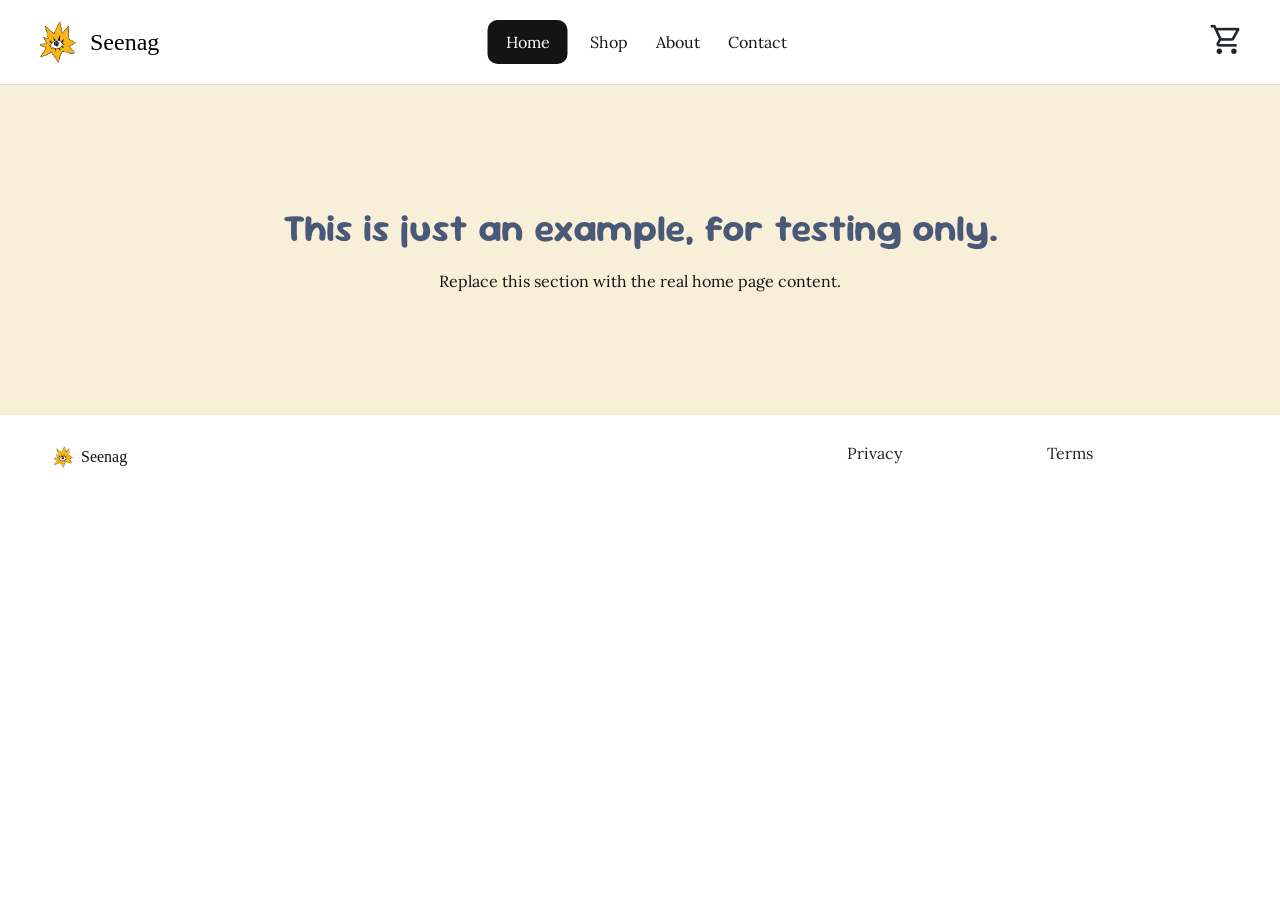
==== index.html @ 2a70bcef "Update index.html" ====
<!DOCTYPE html>
<html lang="en">

<head>
    <meta charset="utf-8">
    <meta content="width=device-width, initial-scale=1.0" name="viewport">
    <meta content="Seenag Signature Essentials. Three everyday t-shirts made for comfort, fit, and quality." name="description">

    <title>Home</title>

    <link href="data:image/svg+xml,%3Csvg xmlns='http://www.w3.org/2000/svg' viewBox='0 0 24 24'%3E%3Cpolygon points='12,2 15,9 22,9 17,14 19,21 12,17 5,21 7,14 2,9 9,9' fill='%23F9B716'/%3E%3C/svg%3E" rel="icon" type="image/svg+xml">

    <link href="https://fonts.googleapis.com" rel="preconnect">
    <link crossorigin="" href="https://fonts.gstatic.com" rel="preconnect">
    <link href="https://fonts.googleapis.com/css2?family=Lora:ital,wght@0,400;0,500;0,600;1,400&amp;family=Sour+Gummy:ital,wght@0,400;0,600;0,700;0,800;1,400;1,600;1,800&amp;display=swap" rel="stylesheet">

    <link href="https://fonts.googleapis.com/css2?family=Libre+Caslon+Condensed:ital,wght@0,400;0,500&amp;family=Inter:wght@400;500;600&amp;display=swap" rel="stylesheet">

    <link crossorigin="anonymous" href="https://cdn.jsdelivr.net/npm/bootstrap@5.3.3/dist/css/bootstrap.min.css" integrity="sha384-QWTKZyjpPEjISv5WaRU9OFeRpok6YctnYmDr5pNlyT2bRjXh0JMhjY6hW+ALEwIH" rel="stylesheet">

    <link href="https://fonts.googleapis.com/css2?family=Material+Symbols+Outlined" rel="stylesheet">

    <link href="css/home.css" rel="stylesheet">

</head>

<body>

    <a class="skip-link" href="#main-content">Skip to main content</a>

    <header>
        <nav class="navbar border-bottom px-4 py-3" aria-label="Main navigation">
            <div class="container-fluid">

                <span class="navbar-brand brand fs-4">
                    <img src="images/seenag-logo.png" alt="Seenag logo" style="height:42px; vertical-align:-13px; margin-right:6px;">
                    Seenag
                
                </span>

                <div class="nav-links d-flex gap-3 align-items-center">
                    <a href="index.html" class="nav-link-custom nav-pill" aria-current="page">Home</a>
                    <a href="shop.html" class="nav-link-custom">Shop</a>
                    <a href="about.html" class="nav-link-custom">About</a>
                    <a href="contact.html" class="nav-link-custom">Contact</a>
                
                </div>

                <a href="cart.html" class="text-dark text-decoration-none" aria-label="View cart">
                    <span class="material-symbols-outlined">shopping_cart</span>
                
                </a>
            
            </div>
        
        </nav>
    
    </header>

    <main id="main-content" tabindex="-1">

        <section class="test-section text-center">
            <div class="container">
                <h1>This is just an example, for testing only.</h1>
                <p class="mt-3 mb-0">Replace this section with the real home page content.</p>
            
            </div>
        
        </section>

    </main>

    <footer class="site-footer bg-white">
        <div class="footer-inner">

            <a class="footer-brand text-reset text-decoration-none text-nowrap" href="index.html">
                <img class="footer-logo object-fit-contain" src="images/seenag-logo.png" alt="Seenag logo">
                <span>Seenag</span>

            </a>

            <a class="footer-link text-decoration-none text-dark" href="privacy.html">Privacy</a>
            <a class="footer-link text-decoration-none text-dark" href="terms.html">Terms</a>

        </div>

    </footer>

    <script crossorigin="anonymous" integrity="sha384-YvpcrYf0tY3lHB60NNkmXc5s9fDVZLESaAA55NDzOxhy9GkcIdslK1eN7N6jIeHz" src="https://cdn.jsdelivr.net/npm/bootstrap@5.3.3/dist/js/bootstrap.bundle.min.js"></script>

    <script src="js/home.js"></script>

</body>

</html>
---- css/home.css ----
:root {
  --brand-olive: #859A62;
  --brand-berry: #E44A78;
  --brand-butter: #FAEB92;
  --brand-cream: #F8EFD9;
  --brand-navy: #4B5979;
  --brand-amber: #F9B716;
  --brand-rose: #F69BB6;
  --brand-sky: #AFD1EF;
  --brand-gray: #D9D9D9;
  --brand-berry-dark: #A31846;

}

body {
  font-family: 'Lora', serif;
  color: #111111;
  background-color: #ffffff;
  -webkit-font-smoothing: antialiased;
  font-size: 1rem;
  line-height: 1.75;

}

::selection {
  background-color: var(--brand-butter);
  color: #111111;

}

.skip-link {
  position: absolute;
  top: -60px;
  left: 16px;
  background: #111111;
  color: #ffffff;
  padding: 12px 18px;
  z-index: 9999;
  font-size: 1rem;
  font-weight: 600;
  text-decoration: none;
  border-radius: 4px;
  transition: top 0.2s ease;

}

.skip-link:focus {
  top: 16px;
  outline: 3px solid var(--brand-amber);
  outline-offset: 2px;

}

a:focus-visible,
button:focus-visible,
[tabindex="0"]:focus-visible,
.nav-link-custom:focus-visible,
.footer-link:focus-visible {
  outline: 3px solid #1a2233 !important;
  outline-offset: 3px !important;

}

.font-sour-gummy {
  font-family: 'Sour Gummy', cursive, sans-serif;

}

.font-lora {
  font-family: 'Lora', serif;

}

header {
  line-height: 1.5;

}

.brand {
  font-family: 'Libre Caslon Condensed', serif;
  font-weight: 500;

}

.material-symbols-outlined {
  font-size: 35px;

}

.navbar .container-fluid {
  position: relative;

}

.nav-links {
  position: absolute;
  left: 50%;
  transform: translateX(-50%);

}

@media (max-width: 767px) {
  .nav-links {
    position: static;
    transform: none;

  }

}

.nav-link-custom {
  font-family: 'Lora', serif;
  color: #141414;
  text-decoration: none;
  display: inline-flex;
  align-items: center;
  min-height: 44px;
  padding: 0 6px;

}

.nav-link-custom:hover {
  text-decoration: underline;

}

.nav-pill {
  background: #141414;
  color: #fff;
  border-radius: 10px;
  padding: 0 18px;

}

.nav-pill:hover {
  color: #fff;

}

/* Temporary test content (remove when the real home page is built) */
.test-section {
  padding: 120px 0;
  background-color: var(--brand-cream);

}

.test-section h1 {
  font-family: 'Sour Gummy', cursive, sans-serif;
  font-size: 2.375rem;
  font-weight: 700;
  color: var(--brand-navy);

}

footer {
  line-height: 1.5;

}

.site-footer {
  min-height: 117px;
  padding: 16px 0;

}

.footer-inner {
  display: grid;
  grid-template-columns: 66.2% 15.6% auto;
  align-items: start;

}

.footer-brand {
  display: inline-flex;
  align-items: center;
  gap: 7px;
  padding-left: 52px;
  margin-top: 4px;
  font-family: 'Libre Caslon Condensed', serif;
  font-size: 1rem;
  min-height: 44px;
  justify-self: start;

}

.footer-logo {
  width: 22px;
  height: 22px;

}

.footer-link {
  font-family: 'Lora', serif;
  font-size: 1rem;
  line-height: 22px;
  display: inline-flex;
  align-items: center;
  min-height: 44px;
  justify-self: start;

}

@media (max-width: 575px) {
  .footer-inner {
    display: flex;
    justify-content: space-between;
    padding-right: 24px;

  }
  .footer-brand {
    padding-left: 24px;
    margin-right: auto;

  }
  .footer-link {
    margin-left: 24px;

  }

}

@media (prefers-reduced-motion: reduce) {
  *, ::before, ::after {
    animation-duration: 0.01ms !important;
    animation-iteration-count: 1 !important;
    transition-duration: 0.01ms !important;
    scroll-behavior: auto !important;
  }
}
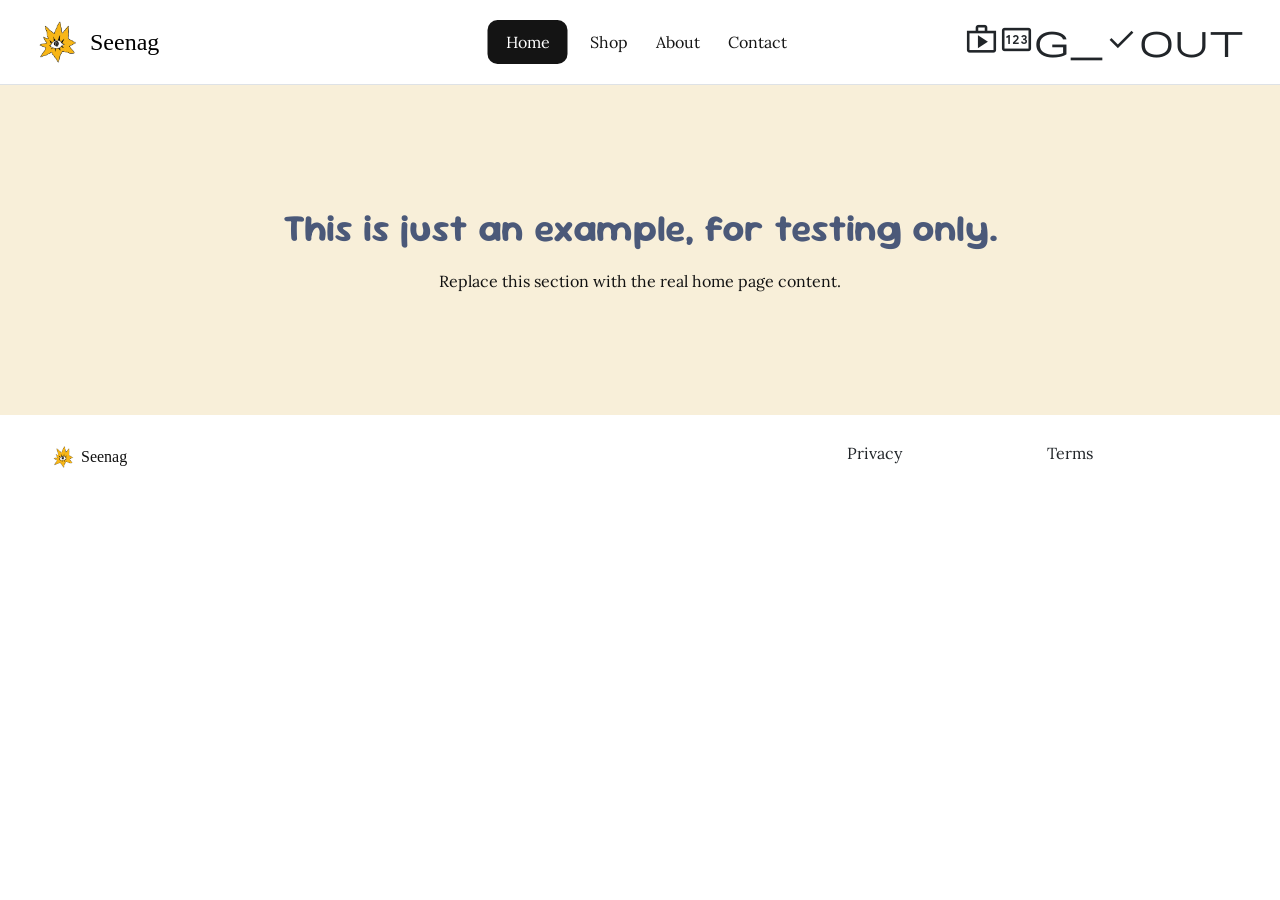
==== commit 220374a7: "Update index.html" ====
--- a/index.html
+++ b/index.html
@@ -46,8 +46,8 @@
                 
                 </div>
 
-                <a href="cart.html" class="text-dark text-decoration-none" aria-label="View cart">
-                    <span class="material-symbols-outlined">shopping_cart</span>
+                <a href="checkout.html" class="text-dark text-decoration-none" aria-label="View checkout">
+                    <span class="material-symbols-outlined">shopping_checkout</span>
                 
                 </a>
             
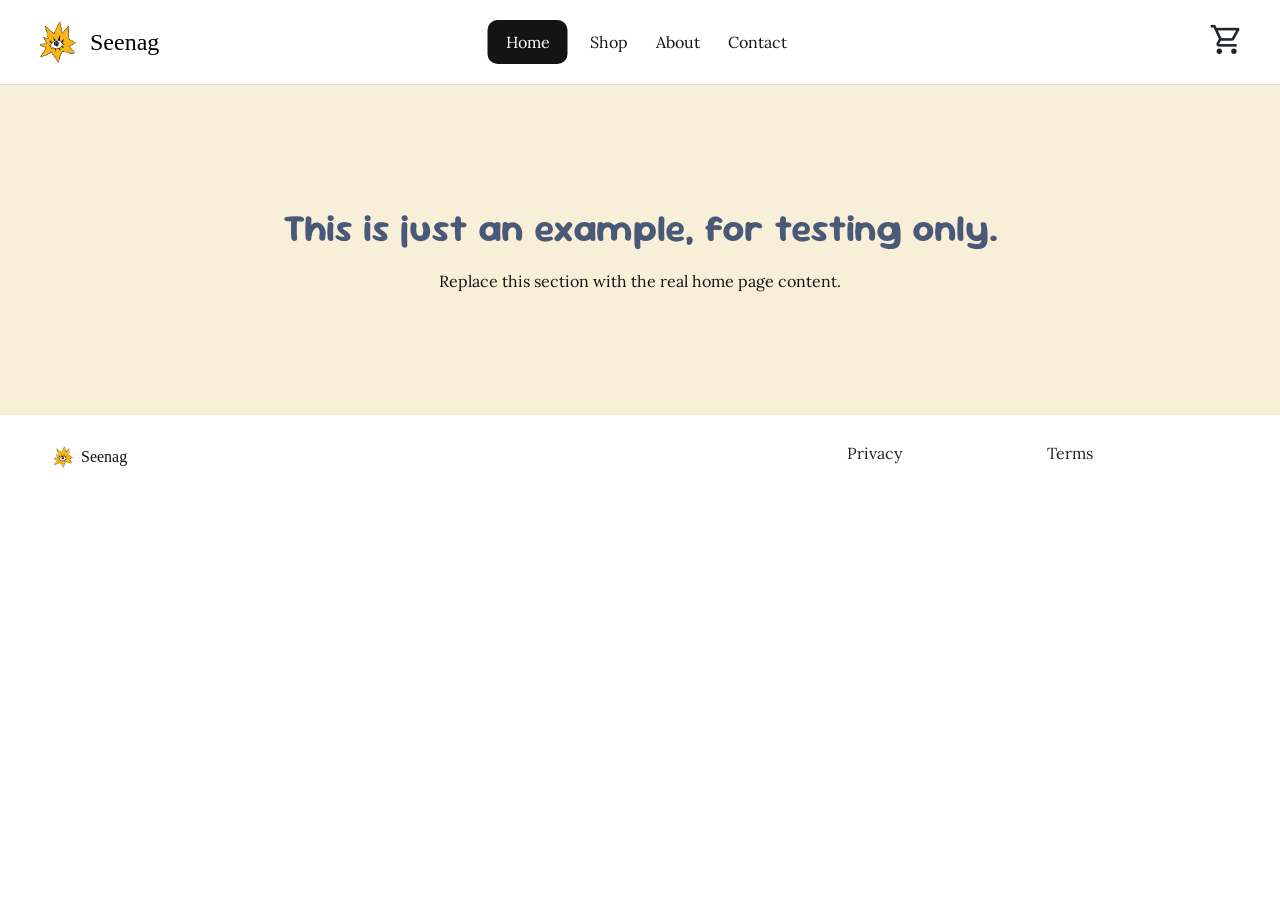
==== commit 3ee40a0a: "Update index.html" ====
--- a/index.html
+++ b/index.html
@@ -47,7 +47,7 @@
                 </div>
 
                 <a href="checkout.html" class="text-dark text-decoration-none" aria-label="View checkout">
-                    <span class="material-symbols-outlined">shopping_checkout</span>
+                    <span class="material-symbols-outlined">shopping_cart</span>
                 
                 </a>
             
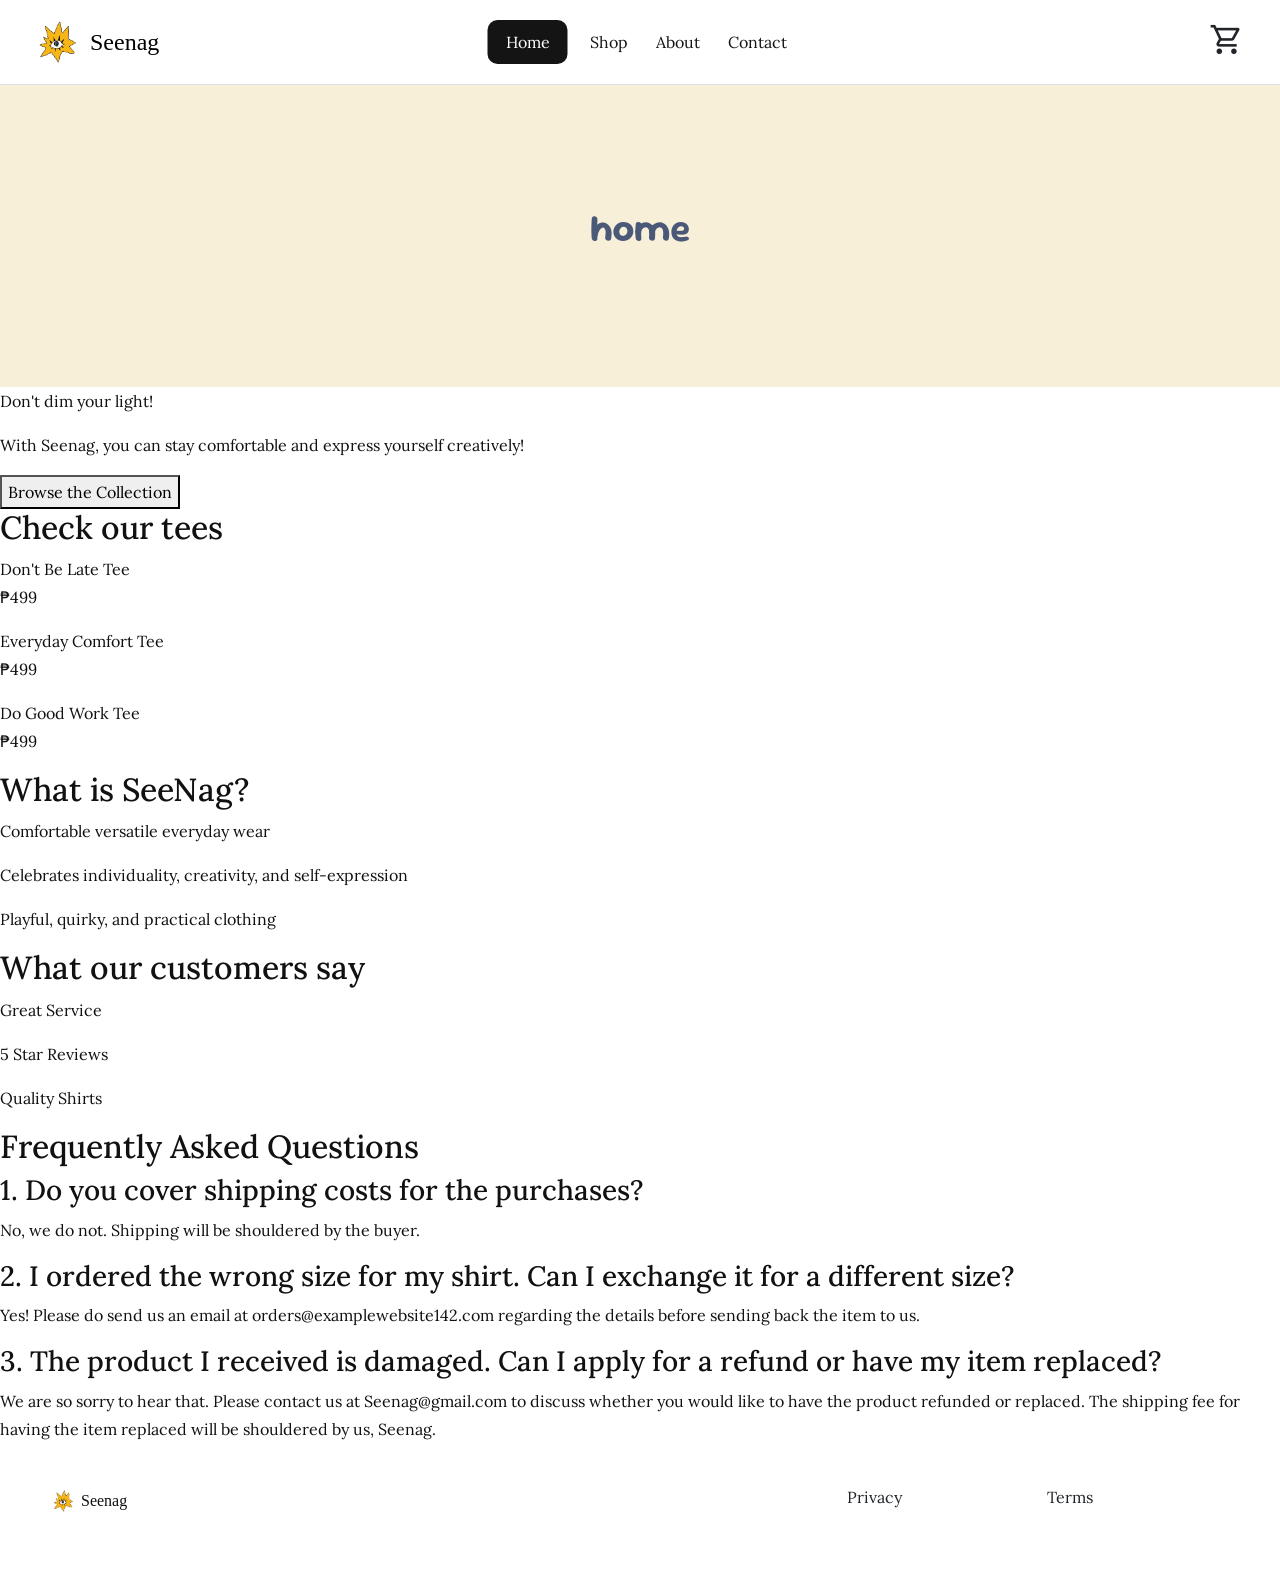
==== commit d065a6e4: "Revise index.html with new content and structure Updated the home page content with new sections, in" ====
--- a/index.html
+++ b/index.html
@@ -61,12 +61,52 @@
 
         <section class="test-section text-center">
             <div class="container">
-                <h1>This is just an example, for testing only.</h1>
-                <p class="mt-3 mb-0">Replace this section with the real home page content.</p>
+                <h1>home</h1>
+                <p class="mt-3 mb-0"></p>
             
             </div>
         
         </section>
+
+    <p>Don't dim your light!</p>
+    <p>With Seenag, you can stay comfortable and express yourself creatively!</p>
+
+    <button>Browse the Collection</button>
+
+    <h2>Check our tees</h2>
+    <!-- add the images-->
+
+
+        <p>Don't Be Late Tee
+        <br>₱499</p>
+
+        <p>Everyday Comfort Tee
+        <br>₱499</p>
+        
+        <p>Do Good Work Tee
+        <br>₱499</p>
+
+    <h2>What is SeeNag?</h2>
+        <p>Comfortable versatile everyday wear</p>
+        <p>Celebrates individuality, creativity, and self-expression</p>
+        <p>Playful, quirky, and practical clothing</p>
+
+    <h2>What our customers say</h2>
+        <p>Great Service</p>
+        <p>5 Star Reviews</p>
+        <p>Quality Shirts</p>
+
+    <h2>Frequently Asked Questions</h2>
+        <h3>1. Do you cover shipping costs for the purchases?</h3>
+            <p>No, we do not. Shipping will be shouldered by the buyer.</p>
+
+        <h3>2. I ordered the wrong size for my shirt. Can I exchange it for a different size?</h3>
+            <p>Yes! Please do send us an email at orders@examplewebsite142.com regarding the details before sending back the item to us.</p>
+
+        <h3>3. The product I received is damaged. Can I apply for a refund or have my item replaced?</h3>
+            <p>We are so sorry to hear that. Please contact us at Seenag@gmail.com to discuss whether you would like to have the product refunded or replaced. The shipping fee for having the item replaced will be shouldered by us, Seenag.</p>
+
+        
 
     </main>
 
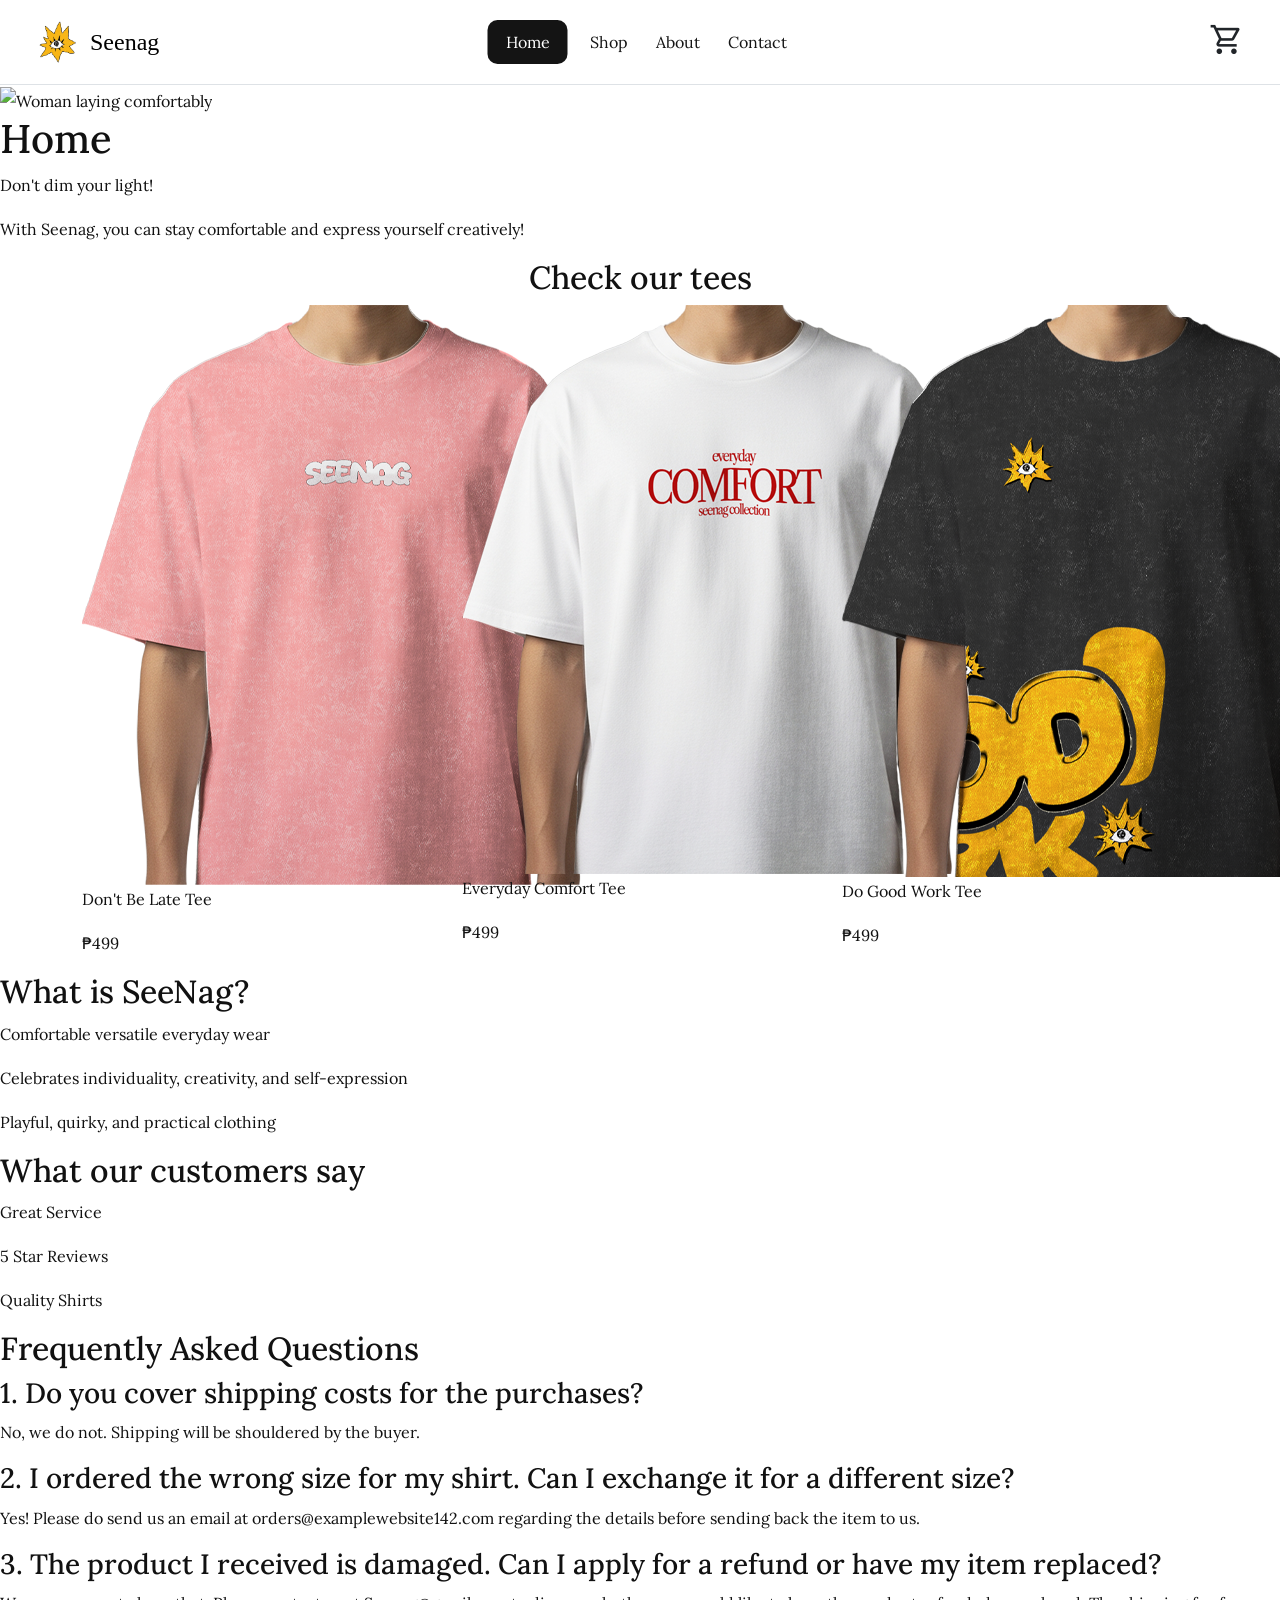
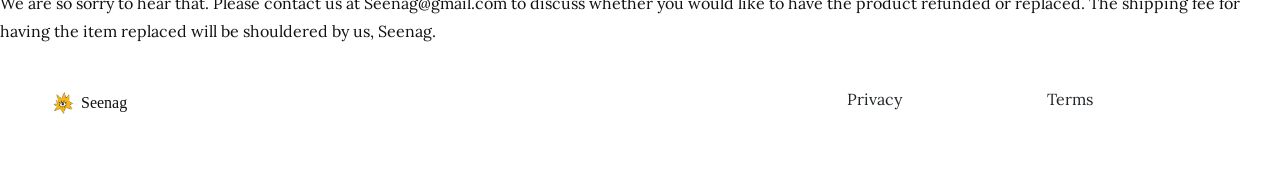
==== commit 25458176: "Refactor index.html structure and content" ====
--- a/index.html
+++ b/index.html
@@ -3,25 +3,26 @@
 
 <head>
     <meta charset="utf-8">
-    <meta content="width=device-width, initial-scale=1.0" name="viewport">
-    <meta content="Seenag Signature Essentials. Three everyday t-shirts made for comfort, fit, and quality." name="description">
+    <meta name="viewport" content="width=device-width, initial-scale=1.0">
+    <meta name="description" content="Seenag Signature Essentials. Three everyday t-shirts made for comfort, fit, and quality.">
 
     <title>Home</title>
 
-    <link href="data:image/svg+xml,%3Csvg xmlns='http://www.w3.org/2000/svg' viewBox='0 0 24 24'%3E%3Cpolygon points='12,2 15,9 22,9 17,14 19,21 12,17 5,21 7,14 2,9 9,9' fill='%23F9B716'/%3E%3C/svg%3E" rel="icon" type="image/svg+xml">
+    <link rel="icon" type="image/svg+xml" href="data:image/svg+xml,%3Csvg xmlns='http://www.w3.org/2000/svg' viewBox='0 0 24 24'%3E%3Cpolygon points='12,2 15,9 22,9 17,14 19,21 12,17 5,21 7,14 2,9 9,9' fill='%23F9B716'/%3E%3C/svg%3E">
 
-    <link href="https://fonts.googleapis.com" rel="preconnect">
-    <link crossorigin="" href="https://fonts.gstatic.com" rel="preconnect">
-    <link href="https://fonts.googleapis.com/css2?family=Lora:ital,wght@0,400;0,500;0,600;1,400&amp;family=Sour+Gummy:ital,wght@0,400;0,600;0,700;0,800;1,400;1,600;1,800&amp;display=swap" rel="stylesheet">
+    <!-- Google Fonts -->
+    <link rel="preconnect" href="https://fonts.googleapis.com">
+    <link rel="preconnect" href="https://fonts.gstatic.com" crossorigin>
+    <link href="https://fonts.googleapis.com/css2?family=Inter:wght@400;500;600&family=Libre+Caslon+Condensed:ital,wght@0,400;0,500&family=Lora:ital,wght@0,400;0,500;0,600;0,700;1,400&family=Sour+Gummy:ital,wght@0,400;0,600;0,700;0,800;1,400;1,600;1,800&display=swap" rel="stylesheet">
 
-    <link href="https://fonts.googleapis.com/css2?family=Libre+Caslon+Condensed:ital,wght@0,400;0,500&amp;family=Inter:wght@400;500;600&amp;display=swap" rel="stylesheet">
-
-    <link crossorigin="anonymous" href="https://cdn.jsdelivr.net/npm/bootstrap@5.3.3/dist/css/bootstrap.min.css" integrity="sha384-QWTKZyjpPEjISv5WaRU9OFeRpok6YctnYmDr5pNlyT2bRjXh0JMhjY6hW+ALEwIH" rel="stylesheet">
-
+    <!-- Icons -->
     <link href="https://fonts.googleapis.com/css2?family=Material+Symbols+Outlined" rel="stylesheet">
 
-    <link href="css/home.css" rel="stylesheet">
+    <!-- Bootstrap -->
+    <link rel="stylesheet" href="https://cdn.jsdelivr.net/npm/bootstrap@5.3.3/dist/css/bootstrap.min.css" integrity="sha384-QWTKZyjpPEjISv5WaRU9OFeRpok6YctnYmDr5pNlyT2bRjXh0JMhjY6hW+ALEwIH" crossorigin="anonymous">
 
+    <!-- Styles -->
+    <link rel="stylesheet" href="css/home.css">
 </head>
 
 <body>
@@ -59,32 +60,40 @@
 
     <main id="main-content" tabindex="-1">
 
-        <section class="test-section text-center">
-            <div class="container">
-                <h1>home</h1>
-                <p class="mt-3 mb-0"></p>
-            
-            </div>
-        
-        </section>
-
-    <p>Don't dim your light!</p>
-    <p>With Seenag, you can stay comfortable and express yourself creatively!</p>
-
-    <button>Browse the Collection</button>
-
-    <h2>Check our tees</h2>
-    <!-- add the images-->
+        <section class="hero-section" data-purpose="hero-banner">
+            <img alt="Woman laying comfortably" class="hero-img" src="images/homepageheadingsection.png"/>
+            <div class="hero-overlay"></div>
+            <h1 class="hero-title">Home</h1>
+            <p class="text-start">Don't dim your light!</p>
+            <p>With Seenag, you can stay comfortable and express yourself creatively!</p>
+          </section>
 
 
-        <p>Don't Be Late Tee
-        <br>₱499</p>
+    <h2 class="text-center">Check our tees</h2>
 
-        <p>Everyday Comfort Tee
-        <br>₱499</p>
-        
-        <p>Do Good Work Tee
-        <br>₱499</p>
+        <div class="container">
+        <div class="row">
+
+            <div class="col-md-4 tee">
+                    <img src="images/dontbelate-front.png" alt="Pink Don't Be Late tee worn by a model">
+                    <p class="tee-title">Don't Be Late Tee</p>
+                    <p class="tee-price">₱499</p>
+                </div>
+
+                <div class="col-md-4 tee">
+                    <img src="images/everydaycomfort-front.png" alt="White Everyday Comfort tee worn by a model">
+                    <p class="tee-title">Everyday Comfort Tee</p>
+                    <p class="tee-price">₱499</p>
+                </div>
+
+                <div class="col-md-4 tee">
+                    <img src="images/dogoodwork-front.png" alt="Black Do Good Work tee worn by a model">
+                    <p class="tee-title">Do Good Work Tee</p>
+                    <p class="tee-price">₱499</p>
+            </div>
+
+        </div>
+    </div>
 
     <h2>What is SeeNag?</h2>
         <p>Comfortable versatile everyday wear</p>
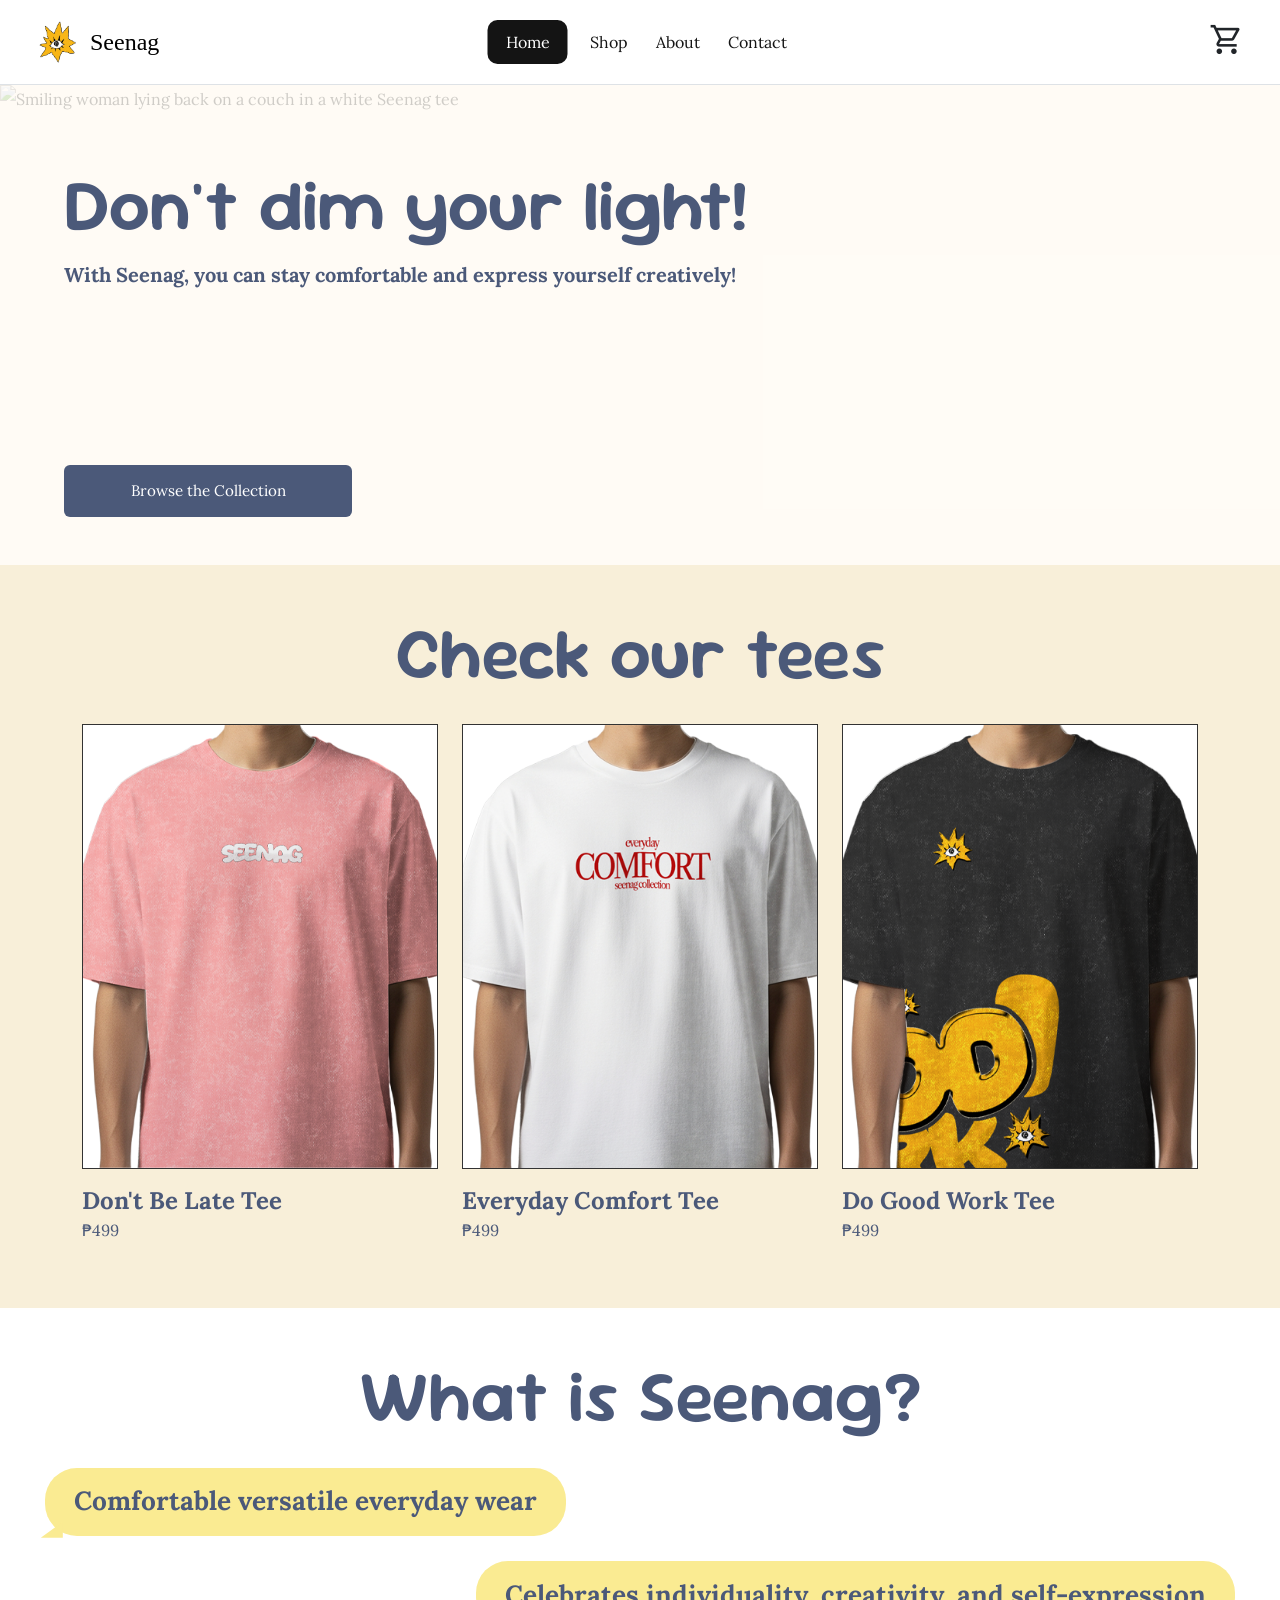
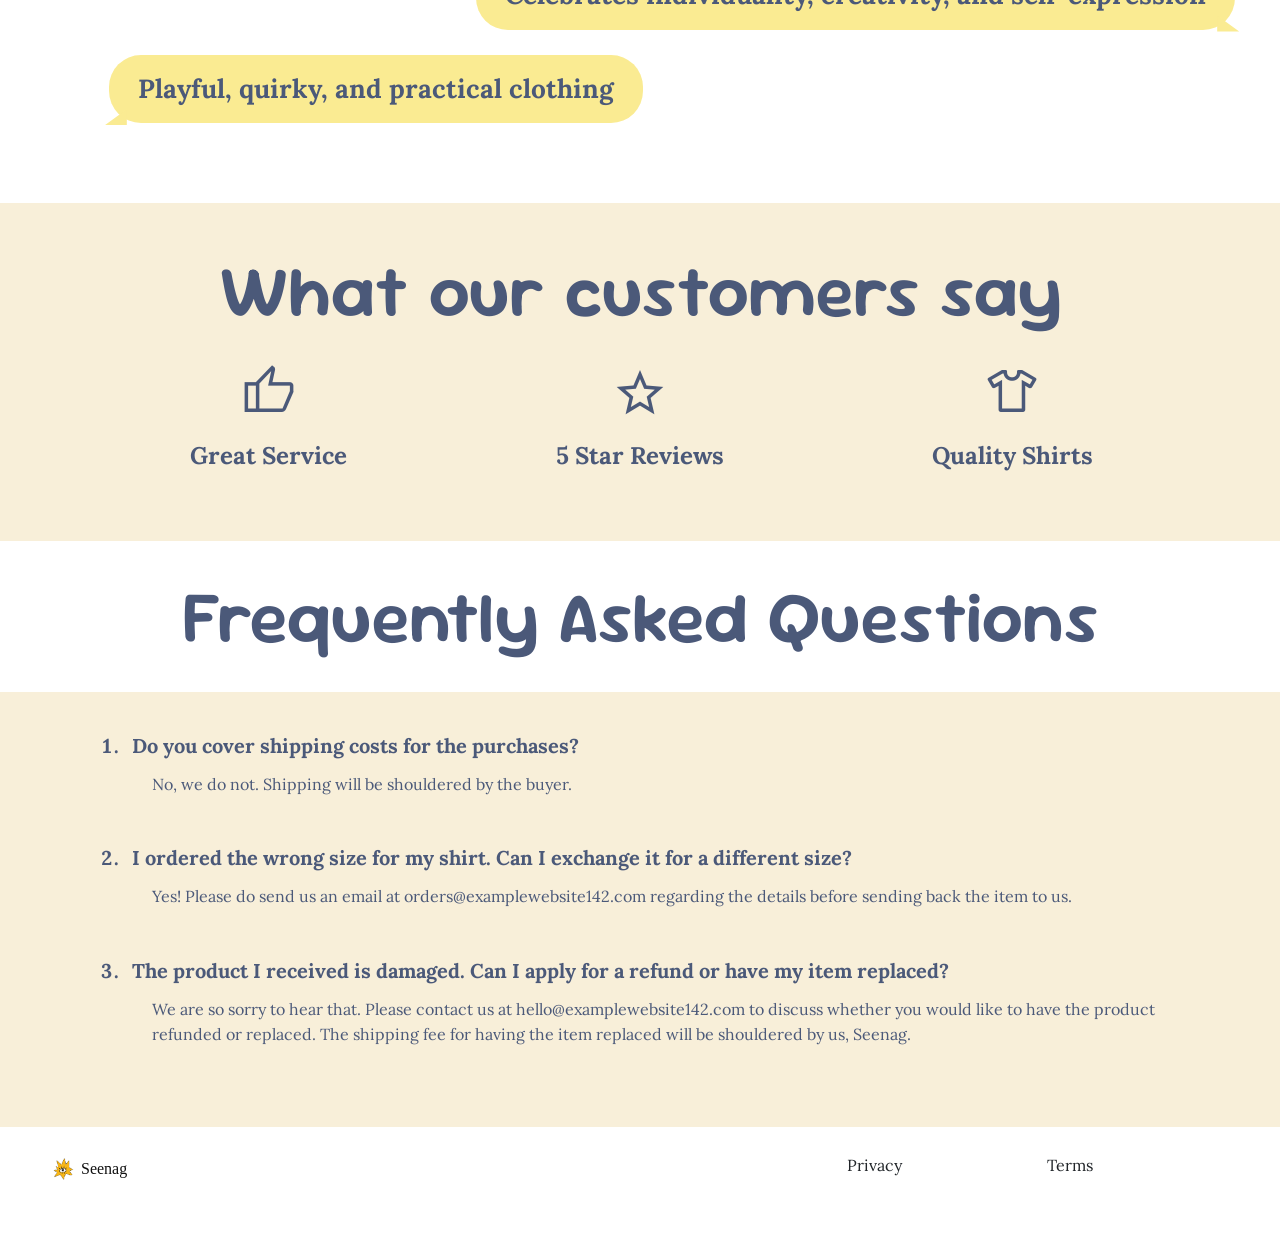
==== commit 7b62126b: "Bring homepage and privacy terms into main" ====
--- a/index.html
+++ b/index.html
@@ -25,7 +25,7 @@
     <link rel="stylesheet" href="css/home.css">
 </head>
 
-<body>
+<body class="min-vh-100 d-flex flex-column">
 
     <a class="skip-link" href="#main-content">Skip to main content</a>
 
@@ -58,64 +58,133 @@
     
     </header>
 
-    <main id="main-content" tabindex="-1">
+    <main id="main-content" class="flex-grow-1" tabindex="-1">
 
         <section class="hero-section" data-purpose="hero-banner">
-            <img alt="Woman laying comfortably" class="hero-img" src="images/homepageheadingsection.png"/>
-            <div class="hero-overlay"></div>
-            <h1 class="hero-title">Home</h1>
-            <p class="text-start">Don't dim your light!</p>
-            <p>With Seenag, you can stay comfortable and express yourself creatively!</p>
-          </section>
-
-
-    <h2 class="text-center">Check our tees</h2>
-
-        <div class="container">
-        <div class="row">
-
-            <div class="col-md-4 tee">
-                    <img src="images/dontbelate-front.png" alt="Pink Don't Be Late tee worn by a model">
-                    <p class="tee-title">Don't Be Late Tee</p>
-                    <p class="tee-price">₱499</p>
+            <img class="hero-img" src="images/homepageheadingsection.png" alt="Smiling woman lying back on a couch in a white Seenag tee">
+
+            <div class="hero-overlay" aria-hidden="true"></div>
+
+            <h1 class="visually-hidden">Seenag | Home</h1>
+
+            <div class="hero-content">
+
+                <div>
+                    <p class="hero-title">Don't dim your light!</p>
+                    <p class="hero-subtitle">With Seenag, you can stay comfortable and express yourself creatively!</p>
                 </div>
 
-                <div class="col-md-4 tee">
-                    <img src="images/everydaycomfort-front.png" alt="White Everyday Comfort tee worn by a model">
-                    <p class="tee-title">Everyday Comfort Tee</p>
-                    <p class="tee-price">₱499</p>
+                <a href="shop.html" class="btn-browse">Browse the Collection</a>
+            </div>
+
+        </section>
+
+        <section class="tees-section" aria-labelledby="tees-title">
+            <div class="container">
+
+                <h2 id="tees-title" class="section-title">Check our tees</h2>
+
+                <div class="row">
+
+                    <div class="col-md-4 tee">
+
+                        <a class="d-block text-decoration-none" href="dontbelate.html" aria-labelledby="dontbelate-tee-title">
+                            <img src="images/dontbelate-front.png" alt="Pink Don't Be Late tee worn by a model">
+                            <p id="dontbelate-tee-title" class="tee-title">Don't Be Late Tee</p>
+                        </a>
+                        <p class="tee-price">₱499</p>
+
+                    </div>
+
+                    <div class="col-md-4 tee">
+
+                        <a class="d-block text-decoration-none" href="everydaycomfort.html" aria-labelledby="everydaycomfort-tee-title">
+                            <img src="images/everydaycomfort-front.png" alt="White Everyday Comfort tee worn by a model">
+                            <p id="everydaycomfort-tee-title" class="tee-title">Everyday Comfort Tee</p>
+                        </a>
+                        <p class="tee-price">₱499</p>
+
+                    </div>
+
+                    <div class="col-md-4 tee">
+
+                        <a class="d-block text-decoration-none" href="dogoodwork.html" aria-labelledby="dogoodwork-tee-title">
+                            <img src="images/dogoodwork-front.png" alt="Black Do Good Work tee worn by a model">
+                            <p id="dogoodwork-tee-title" class="tee-title">Do Good Work Tee</p>
+                        </a>
+                        <p class="tee-price">₱499</p>
+
+                    </div>
+
                 </div>
 
-                <div class="col-md-4 tee">
-                    <img src="images/dogoodwork-front.png" alt="Black Do Good Work tee worn by a model">
-                    <p class="tee-title">Do Good Work Tee</p>
-                    <p class="tee-price">₱499</p>
-            </div>
-
-        </div>
-    </div>
-
-    <h2>What is SeeNag?</h2>
-        <p>Comfortable versatile everyday wear</p>
-        <p>Celebrates individuality, creativity, and self-expression</p>
-        <p>Playful, quirky, and practical clothing</p>
-
-    <h2>What our customers say</h2>
-        <p>Great Service</p>
-        <p>5 Star Reviews</p>
-        <p>Quality Shirts</p>
-
-    <h2>Frequently Asked Questions</h2>
-        <h3>1. Do you cover shipping costs for the purchases?</h3>
-            <p>No, we do not. Shipping will be shouldered by the buyer.</p>
-
-        <h3>2. I ordered the wrong size for my shirt. Can I exchange it for a different size?</h3>
-            <p>Yes! Please do send us an email at orders@examplewebsite142.com regarding the details before sending back the item to us.</p>
-
-        <h3>3. The product I received is damaged. Can I apply for a refund or have my item replaced?</h3>
-            <p>We are so sorry to hear that. Please contact us at Seenag@gmail.com to discuss whether you would like to have the product refunded or replaced. The shipping fee for having the item replaced will be shouldered by us, Seenag.</p>
-
-        
+            </div>
+
+        </section>
+
+
+        <section class="about-section" aria-labelledby="about-title">
+
+            <h2 id="about-title" class="section-title">What is Seenag?</h2>
+
+            <ul class="bubbles" role="list">
+                <li class="bubble bubble-left">Comfortable versatile everyday wear</li>
+                <li class="bubble bubble-right">Celebrates individuality, creativity, and self-expression</li>
+                <li class="bubble bubble-left bubble-indent">Playful, quirky, and practical clothing</li>
+            </ul>
+
+        </section>
+
+
+        <section class="reviews-section" aria-labelledby="reviews-title">
+
+            <div class="container">
+                <h2 id="reviews-title" class="section-title">What our customers say</h2>
+                <ul class="row reviews" role="list">
+                    <li class="col-md-4">
+                        <span class="material-symbols-outlined review-icon" aria-hidden="true">thumb_up</span>
+                        <p>Great Service</p>
+                    </li>
+
+                    <li class="col-md-4">
+                        <span class="material-symbols-outlined review-icon" aria-hidden="true">star</span>
+                        <p>5 Star Reviews</p>
+                    </li>
+
+                    <li class="col-md-4">
+                        <span class="material-symbols-outlined review-icon" aria-hidden="true">apparel</span>
+                        <p>Quality Shirts</p>
+                    </li>
+
+                </ul>
+
+            </div>
+
+        </section>
+
+        <section class="faq-section" aria-labelledby="faq-title">
+            <h2 id="faq-title" class="section-title">Frequently Asked Questions</h2>
+            <div class="faq-list">
+                <ol class="faq-inner">
+                    <li>
+                        <h3>Do you cover shipping costs for the purchases?</h3>
+                        <p>No, we do not. Shipping will be shouldered by the buyer.</p>
+                    </li>
+
+                    <li>
+                        <h3>I ordered the wrong size for my shirt. Can I exchange it for a different size?</h3>
+                        <p>Yes! Please do send us an email at orders@examplewebsite142.com regarding the details before sending back the item to us.</p>
+                    </li>
+
+                    <li>
+                        <h3>The product I received is damaged. Can I apply for a refund or have my item replaced?</h3>
+                        <p>We are so sorry to hear that. Please contact us at hello@examplewebsite142.com to discuss whether you would like to have the product refunded or replaced. The shipping fee for having the item replaced will be shouldered by us, Seenag.</p>
+                    </li>
+
+                </ol>
+                
+            </div>
+        </section>
 
     </main>
 
@@ -128,8 +197,8 @@
 
             </a>
 
-            <a class="footer-link text-decoration-none text-dark" href="privacy.html">Privacy</a>
-            <a class="footer-link text-decoration-none text-dark" href="terms.html">Terms</a>
+            <a class="footer-link text-decoration-none text-dark" href="privacyTerms.html#privacy">Privacy</a>
+            <a class="footer-link text-decoration-none text-dark" href="privacyTerms.html#terms">Terms</a>
 
         </div>
 
--- a/css/home.css
+++ b/css/home.css
@@ -9,23 +9,19 @@
   --brand-sky: #AFD1EF;
   --brand-gray: #D9D9D9;
   --brand-berry-dark: #A31846;
-
 }
 
 body {
   font-family: 'Lora', serif;
   color: #111111;
   background-color: #ffffff;
-  -webkit-font-smoothing: antialiased;
   font-size: 1rem;
   line-height: 1.75;
-
 }
 
 ::selection {
   background-color: var(--brand-butter);
   color: #111111;
-
 }
 
 .skip-link {
@@ -41,71 +37,59 @@
   text-decoration: none;
   border-radius: 4px;
   transition: top 0.2s ease;
-
 }
 
 .skip-link:focus {
   top: 16px;
   outline: 3px solid var(--brand-amber);
   outline-offset: 2px;
-
 }
 
 a:focus-visible,
 button:focus-visible,
 [tabindex="0"]:focus-visible,
-.nav-link-custom:focus-visible,
-.footer-link:focus-visible {
+.nav-link-custom:focus-visible {
   outline: 3px solid #1a2233 !important;
   outline-offset: 3px !important;
-
 }
 
 .font-sour-gummy {
   font-family: 'Sour Gummy', cursive, sans-serif;
-
 }
 
 .font-lora {
   font-family: 'Lora', serif;
-
-}
-
+}
+
+/* HEADER / NAVBAR */
 header {
   line-height: 1.5;
-
 }
 
 .brand {
   font-family: 'Libre Caslon Condensed', serif;
   font-weight: 500;
-
 }
 
 .material-symbols-outlined {
   font-size: 35px;
-
 }
 
 .navbar .container-fluid {
   position: relative;
-
 }
 
 .nav-links {
   position: absolute;
   left: 50%;
   transform: translateX(-50%);
-
 }
 
 @media (max-width: 767px) {
   .nav-links {
     position: static;
     transform: none;
-
-  }
-
+  }
 }
 
 .nav-link-custom {
@@ -116,12 +100,10 @@
   align-items: center;
   min-height: 44px;
   padding: 0 6px;
-
 }
 
 .nav-link-custom:hover {
   text-decoration: underline;
-
 }
 
 .nav-pill {
@@ -129,48 +111,30 @@
   color: #fff;
   border-radius: 10px;
   padding: 0 18px;
-
 }
 
 .nav-pill:hover {
   color: #fff;
-
-}
-
-/* Temporary test content (remove when the real home page is built) */
-.test-section {
-  padding: 120px 0;
-  background-color: var(--brand-cream);
-
-}
-
-.test-section h1 {
-  font-family: 'Sour Gummy', cursive, sans-serif;
-  font-size: 2.375rem;
-  font-weight: 700;
-  color: var(--brand-navy);
-
-}
-
-footer {
+}
+
+/* FOOTER */
+.site-footer {
+  background-color: #fff;
   line-height: 1.5;
-
-}
-
-.site-footer {
   min-height: 117px;
   padding: 16px 0;
-
 }
 
 .footer-inner {
   display: grid;
   grid-template-columns: 66.2% 15.6% auto;
   align-items: start;
-
 }
 
 .footer-brand {
+  color: inherit;
+  text-decoration: none;
+  white-space: nowrap;
   display: inline-flex;
   align-items: center;
   gap: 7px;
@@ -180,16 +144,21 @@
   font-size: 1rem;
   min-height: 44px;
   justify-self: start;
-
+}
+
+.footer-brand span {
+  font-family: inherit;
 }
 
 .footer-logo {
+  object-fit: contain;
   width: 22px;
   height: 22px;
-
 }
 
 .footer-link {
+  color: #212529;
+  text-decoration: none;
   font-family: 'Lora', serif;
   font-size: 1rem;
   line-height: 22px;
@@ -197,7 +166,11 @@
   align-items: center;
   min-height: 44px;
   justify-self: start;
-
+}
+
+.site-footer a:focus-visible {
+  outline: 3px solid #1a2233;
+  outline-offset: 3px;
 }
 
 @media (max-width: 575px) {
@@ -205,18 +178,278 @@
     display: flex;
     justify-content: space-between;
     padding-right: 24px;
-
   }
   .footer-brand {
     padding-left: 24px;
     margin-right: auto;
-
   }
   .footer-link {
     margin-left: 24px;
-
-  }
-
+  }
+}
+
+/* SHARED SECTION HEADING */
+.section-title {
+  font-family: 'Sour Gummy', cursive, sans-serif;
+  font-weight: 600;
+  font-size: clamp(2.25rem, 6vw, 4.5rem);
+  line-height: 1.1;
+  color: var(--brand-navy);
+  text-align: center;
+  margin: 0 0 2rem;
+}
+
+/* HERO */
+.hero-section {
+  position: relative;
+  overflow: hidden;
+  background-color: #fffcf6;
+}
+
+.hero-img {
+  position: absolute;
+  inset: 0;
+  width: 100%;
+  height: 100%;
+  object-fit: cover;
+  display: block;
+}
+
+/* Light overlay */
+.hero-overlay {
+  position: absolute;
+  inset: 0;
+  background: rgba(255, 252, 246, 0.8);
+}
+
+.hero-content {
+  position: relative; 
+  min-height: 480px;
+  display: flex;
+  flex-direction: column;
+  justify-content: space-between;
+  align-items: flex-start;
+  padding: 5rem 4rem 3rem;
+}
+
+.hero-title {
+  font-family: 'Sour Gummy', cursive, sans-serif;
+  font-weight: 600;
+  font-size: clamp(2.5rem, 6vw, 4.5rem);
+  line-height: 1.1;
+  color: var(--brand-navy);
+  margin: 0 0 1rem;
+}
+
+.hero-subtitle {
+  font-family: 'Lora', serif;
+  font-weight: 700;
+  font-size: 1.25rem;
+  line-height: 1.5;
+  color: var(--brand-navy);
+  margin: 0;
+}
+
+.btn-browse {
+  display: inline-block;
+  width: min(100%, 18rem);
+  min-height: 44px;
+  padding: 0.9rem 2.5rem;
+  background-color: var(--brand-navy);
+  color: #ffffff;
+  font-family: 'Lora', serif;
+  font-size: 0.95rem;
+  line-height: 1.5;
+  text-align: center;
+  text-decoration: none;
+  border-radius: 6px;
+}
+
+.btn-browse:hover {
+  background-color: #3a4660;
+  color: #ffffff;
+}
+
+/* TEES */
+.tees-section {
+  background-color: var(--brand-cream);
+  padding: 3rem 0 4rem;
+}
+
+.tee img {
+  width: 100%;
+  background-color: #fff;
+  aspect-ratio: 4 / 5;
+  object-fit: cover;
+  display: block;
+  border: 1px solid #333;
+  margin-bottom: 1rem;
+}
+
+.tee-title {
+  font-family: 'Lora', serif;
+  font-weight: 700;
+  font-size: 1.5rem;
+  line-height: 1.3;
+  color: var(--brand-navy);
+  margin: 0;
+}
+
+.tee-price {
+  font-family: 'Lora', serif;
+  font-weight: 400;
+  color: var(--brand-navy);
+  margin: 0;
+}
+
+/* WHAT IS SEENAG - speech bubbles*/
+.about-section {
+  background-color: #ffffff;
+  padding: 3rem 0 5rem;
+}
+
+.bubbles {
+  display: flex;
+  flex-direction: column;
+  gap: clamp(1rem, 2vw, 1.75rem);
+  max-width: 82rem;
+  list-style: none;
+  margin: 0 auto;
+  padding: 0 clamp(1rem, 3.5vw, 3rem);
+}
+
+.bubble {
+  position: relative;
+  max-width: calc(100% - var(--bubble-indent, 0rem));
+  width: fit-content;
+  padding: .6em 1.1em;
+  background-color: var(--brand-butter);
+  color: var(--brand-navy);
+  font-weight: 700;
+  font-size: clamp(1.15rem, 2.05vw, 1.75rem);
+  line-height: 1.4;
+  border-radius: 2rem;
+}
+
+/* little speech-bubble tail */
+.bubble::after {
+  content: "";
+  position: absolute;
+  bottom: -2px;
+  width: 22px;
+  height: 16px;
+  background-color: var(--brand-butter);
+}
+
+.bubble-left {
+  align-self: flex-start;
+}
+
+.bubble-left::after {
+  left: -4px;
+  clip-path: polygon(100% 0, 100% 100%, 0 100%);
+}
+
+.bubble-right {
+  align-self: flex-end;
+}
+
+.bubble-right::after {
+  right: -4px;
+  clip-path: polygon(0 0, 100% 100%, 0 100%);
+}
+
+.bubble-indent {
+  --bubble-indent: clamp(1rem, 5vw, 5rem);
+  margin-left: var(--bubble-indent);
+}
+
+/* REVIEWS */
+.reviews-section {
+  background-color: var(--brand-cream);
+  padding: 3rem 0 4rem;
+}
+
+.reviews {
+  list-style: none;
+  margin: 0;
+  padding: 0;
+  text-align: center;
+}
+
+.review-icon {
+  font-size: 56px; /* overrides the 35px cart size */
+  color: var(--brand-navy);
+  line-height: 1;
+}
+
+.reviews p {
+  margin: 0.5rem 0 0;
+  font-weight: 700;
+  font-size: 1.5rem;
+  color: var(--brand-navy);
+}
+
+/* FAQ */
+.faq-section {
+  background-color: #fff;
+}
+
+.faq-section > .section-title {
+  padding: clamp(1.5rem, 3vw, 2.25rem) 1rem .25rem;
+}
+
+.faq-list {
+  background-color: var(--brand-cream);
+  padding-block: clamp(1.75rem, 3vw, 2.25rem) clamp(3rem, 6.25vw, 5rem);
+}
+
+.faq-inner {
+  display: grid;
+  gap: clamp(1.75rem, 3.5vw, 2.75rem);
+  width: calc(100% - 2 * clamp(1.25rem, 7.3vw, 5.75rem));
+  max-width: 67rem;
+  margin: 0 auto;
+  padding-left: 1.75rem;
+  color: var(--brand-navy);
+}
+
+.faq-inner li::marker,
+.faq-inner h3 {
+  font-size: clamp(1.125rem, 1.6vw, 1.25rem);
+  font-weight: 700;
+}
+
+.faq-inner h3 {
+  line-height: 1.4;
+  margin: 0 0 .75rem;
+}
+
+.faq-inner p {
+  margin: 0;
+  padding-left: clamp(0rem, 1.6vw, 1.25rem);
+  line-height: 1.55;
+  overflow-wrap: anywhere;
+}
+
+/* small screens */
+@media (max-width: 767px) {
+  .hero-content {
+    padding: 3rem 1.5rem 2rem;
+    gap: 2rem;
+  }
+
+  .btn-browse {
+    width: 100%;
+  }
+
+  .tee {
+    margin-bottom: 1rem;
+  }
+
+  .reviews li {
+    margin-bottom: 1.5rem;
+  }
 }
 
 @media (prefers-reduced-motion: reduce) {
@@ -226,4 +459,4 @@
     transition-duration: 0.01ms !important;
     scroll-behavior: auto !important;
   }
-}+}
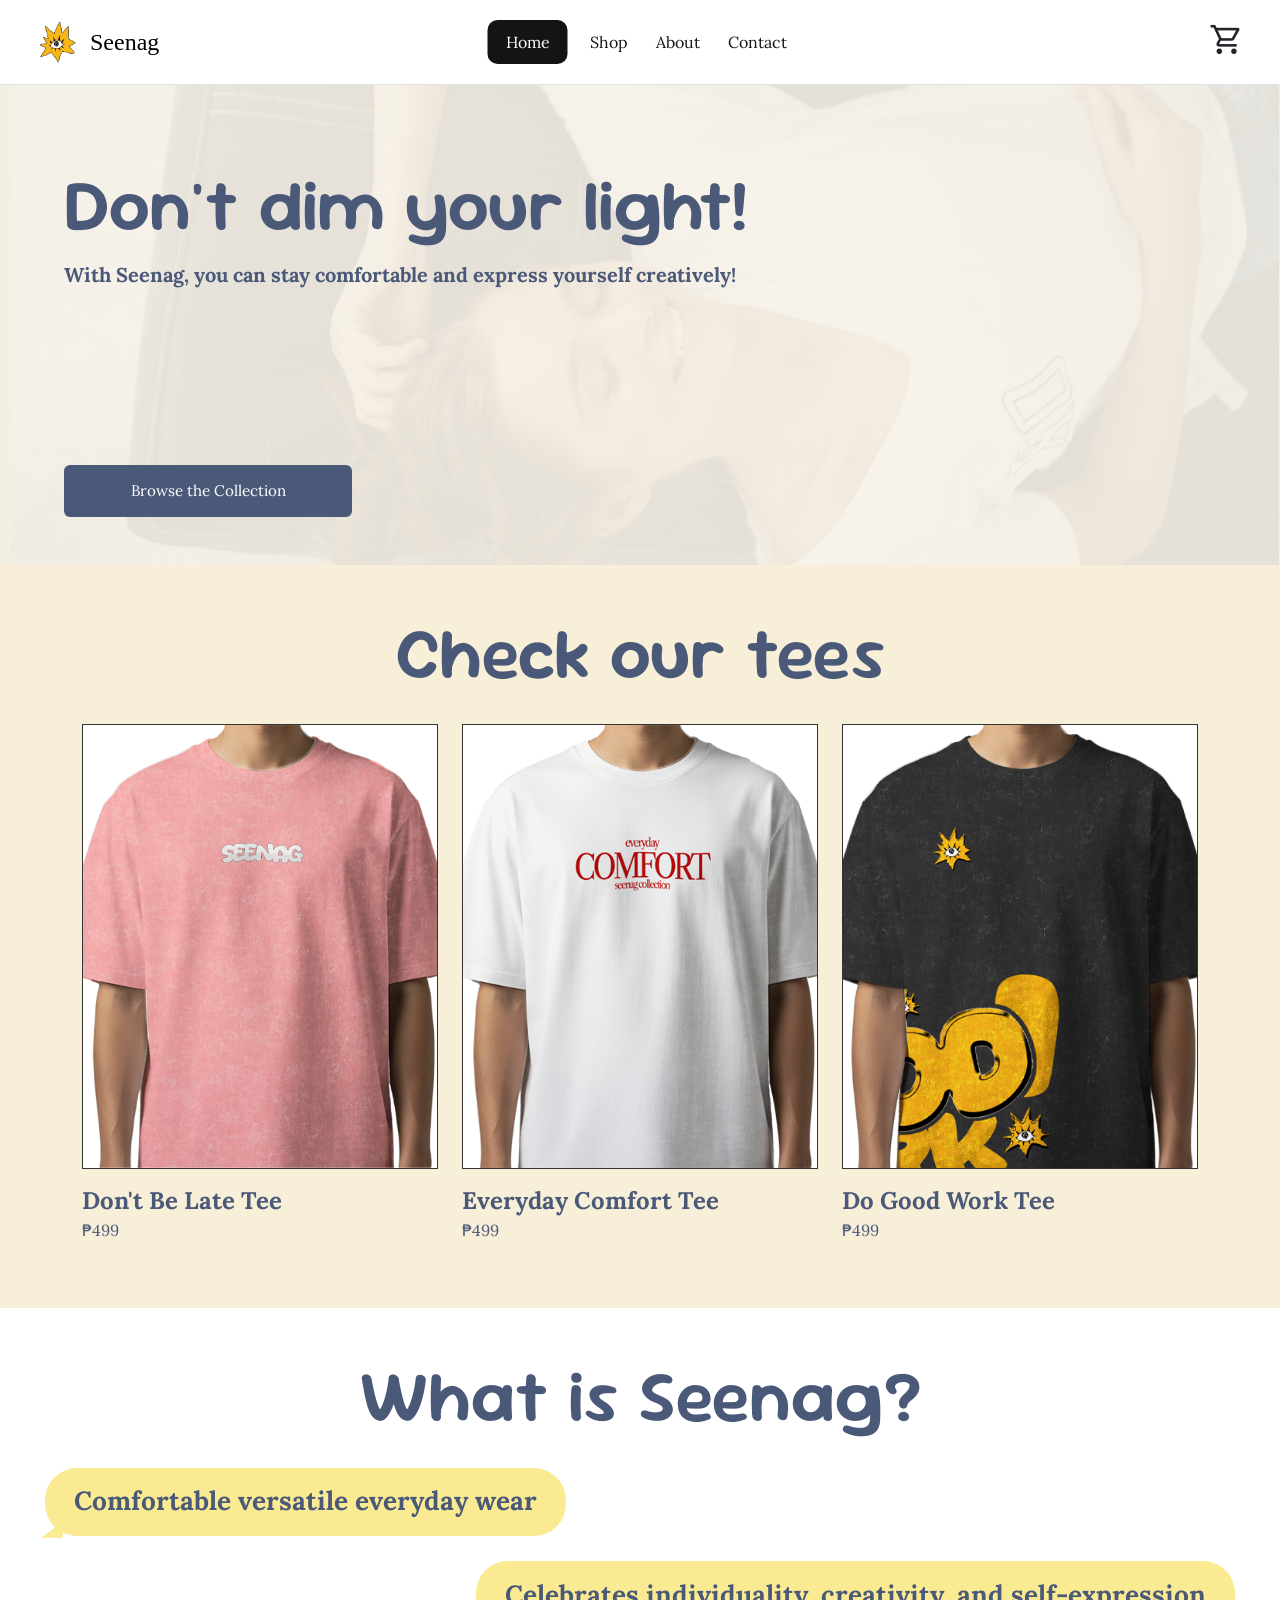
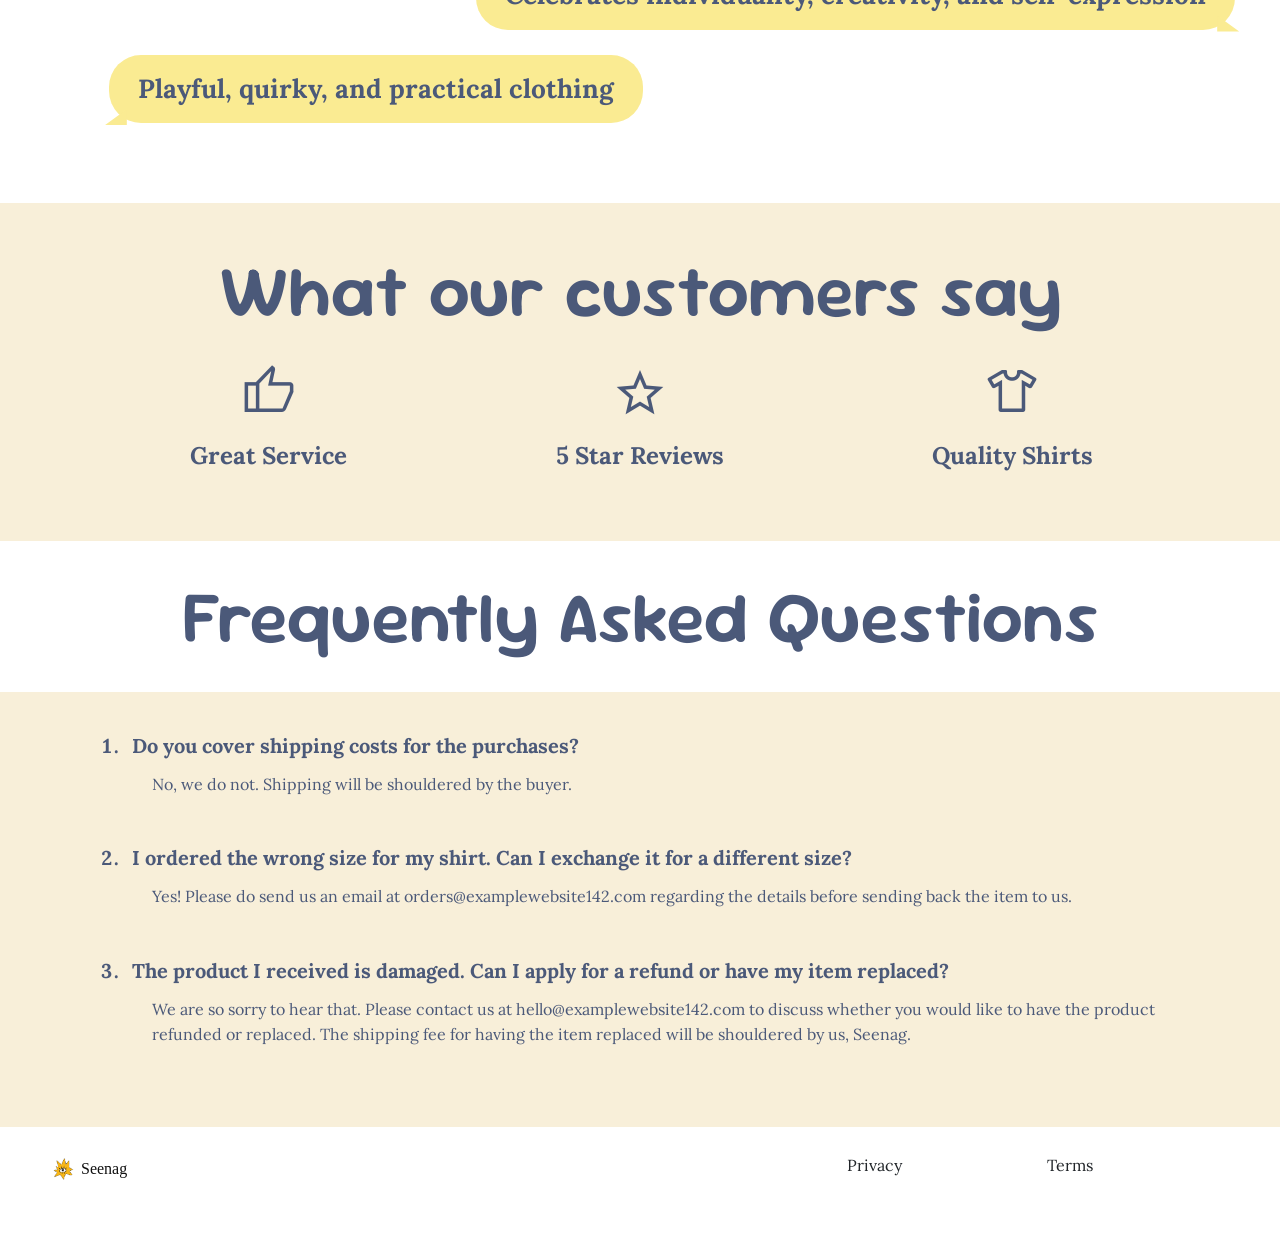
==== commit 0a3af15b: "Fix HTML encoding issues in index.html" ====
--- a/index.html
+++ b/index.html
@@ -197,8 +197,8 @@
 
             </a>
 
-            <a class="footer-link text-decoration-none text-dark" href="privacyTerms.html#privacy">Privacy</a>
-            <a class="footer-link text-decoration-none text-dark" href="privacyTerms.html#terms">Terms</a>
+            <a class="footer-link text-decoration-none text-dark" href="privacyterms.html#privacy">Privacy</a>
+            <a class="footer-link text-decoration-none text-dark" href="privacyterms.html#terms">Terms</a>
 
         </div>
 
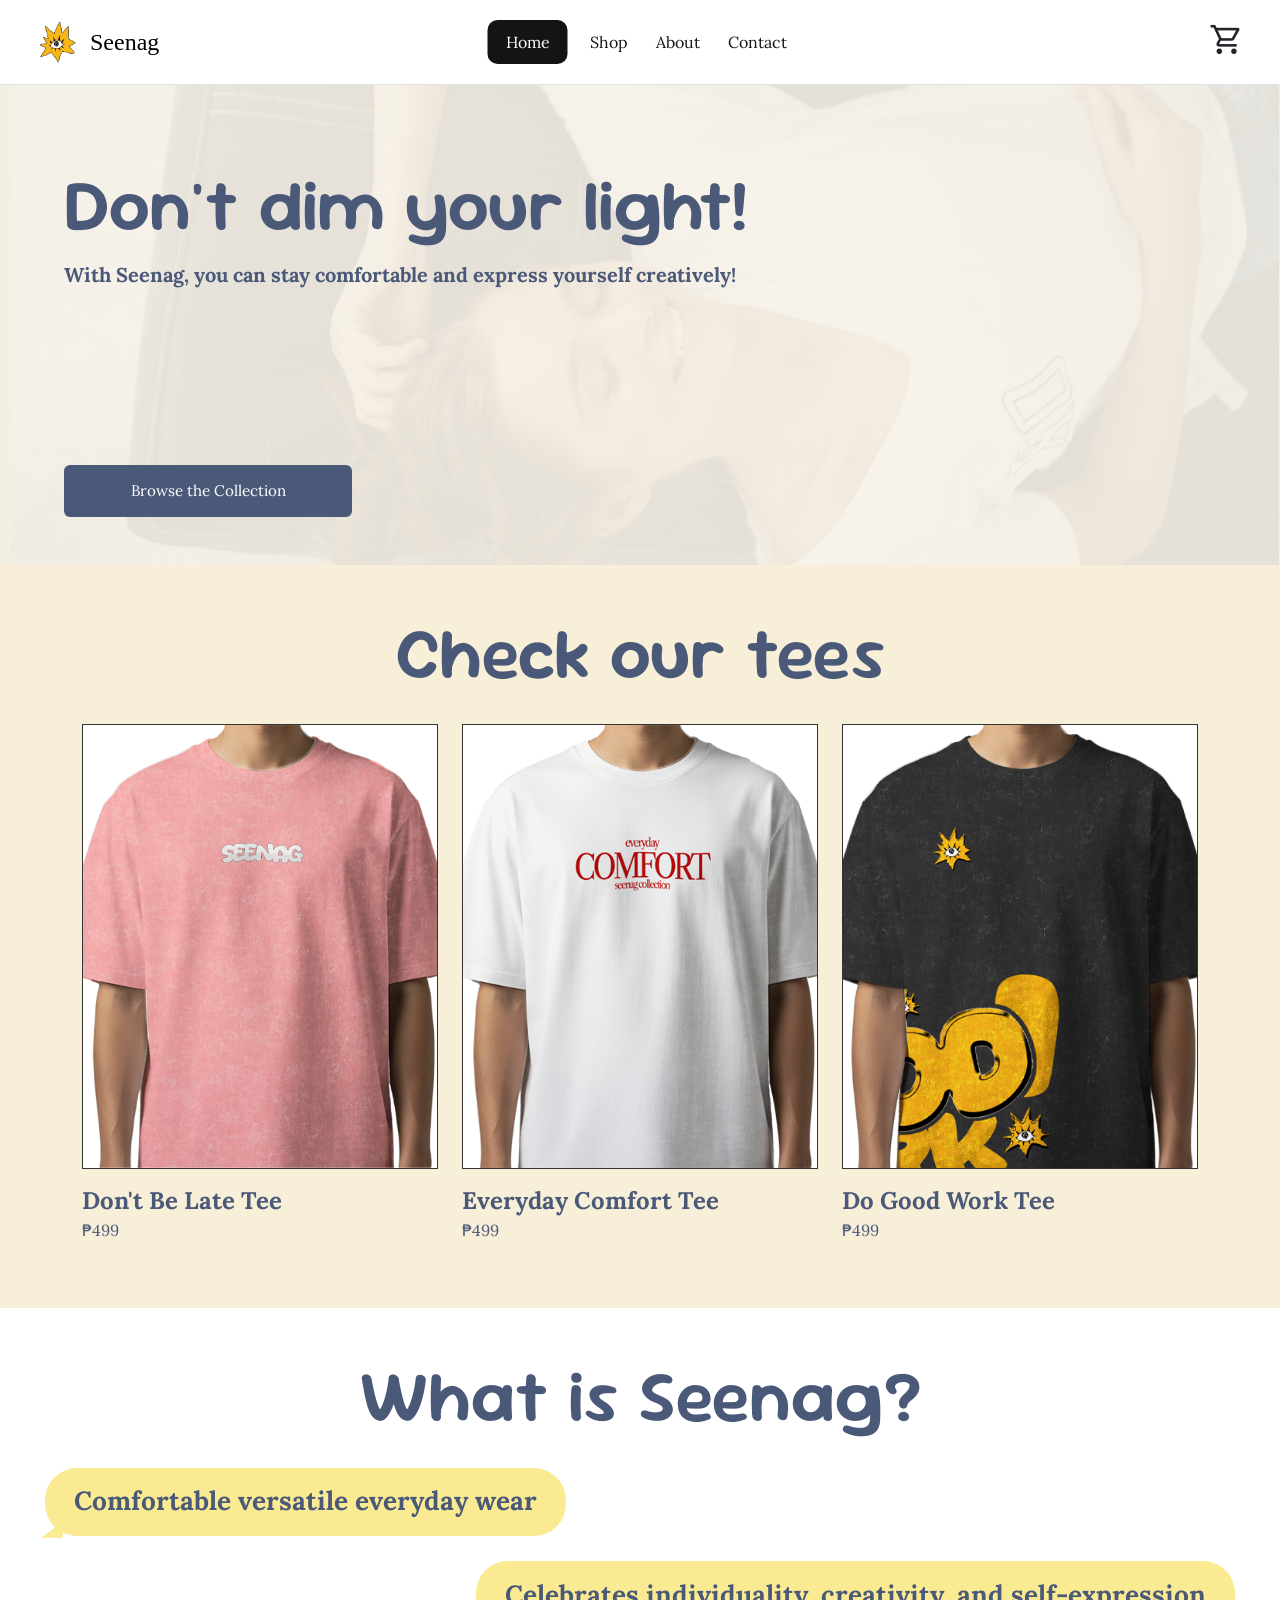
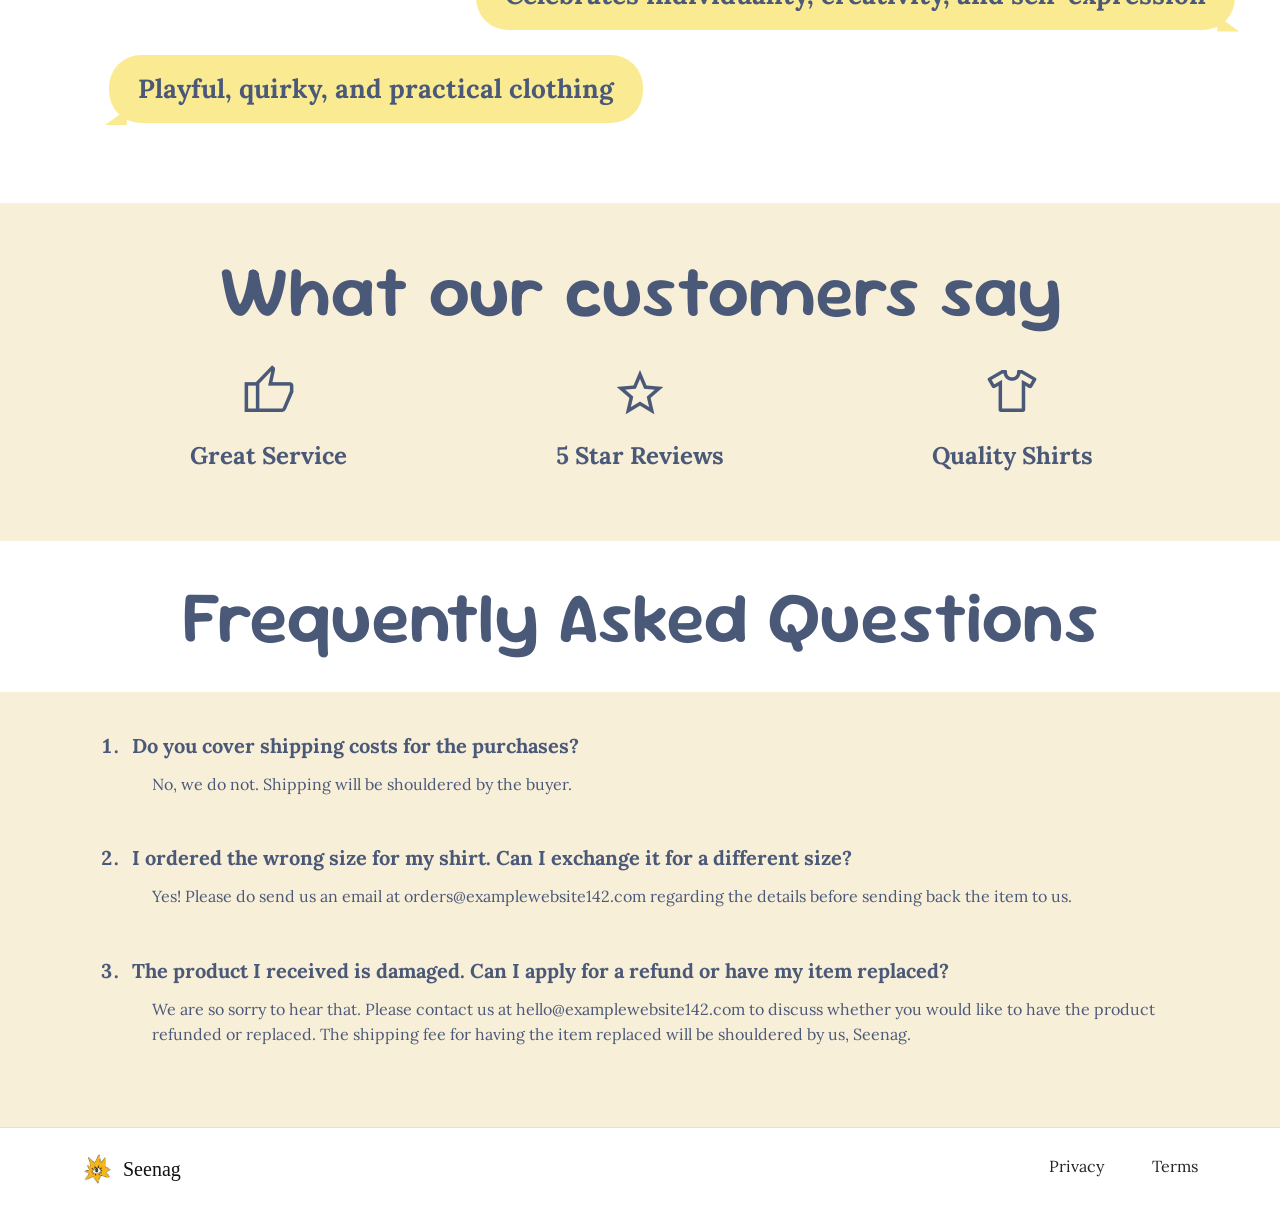
==== commit 61931701: "Refactor footer layout and improve accessibility Updated footer structure and styling for consistenc" ====
--- a/index.html
+++ b/index.html
@@ -188,20 +188,19 @@
 
     </main>
 
-    <footer class="site-footer bg-white">
-        <div class="footer-inner">
-
-            <a class="footer-brand text-reset text-decoration-none text-nowrap" href="index.html">
-                <img class="footer-logo object-fit-contain" src="images/seenag-logo.png" alt="Seenag logo">
-                <span>Seenag</span>
-
-            </a>
-
-            <a class="footer-link text-decoration-none text-dark" href="privacyterms.html#privacy">Privacy</a>
-            <a class="footer-link text-decoration-none text-dark" href="privacyterms.html#terms">Terms</a>
-
+    <footer class="py-4 border-top">
+      <div class="container">
+        <div class="d-flex justify-content-between align-items-start flex-wrap gap-3">
+          <span class="brand fs-5">
+            <img src="images/seenag-logo.png" alt="" style="height:30px; vertical-align:-8px; margin-right:6px;">
+            Seenag
+          </span>
+          <div class="d-flex gap-5">
+            <a href="privacyterms.html#privacy" class="text-dark text-decoration-none">Privacy</a>
+            <a href="privacyterms.html#terms" class="text-dark text-decoration-none">Terms</a>
+          </div>
         </div>
-
+      </div>
     </footer>
 
     <script crossorigin="anonymous" integrity="sha384-YvpcrYf0tY3lHB60NNkmXc5s9fDVZLESaAA55NDzOxhy9GkcIdslK1eN7N6jIeHz" src="https://cdn.jsdelivr.net/npm/bootstrap@5.3.3/dist/js/bootstrap.bundle.min.js"></script>
